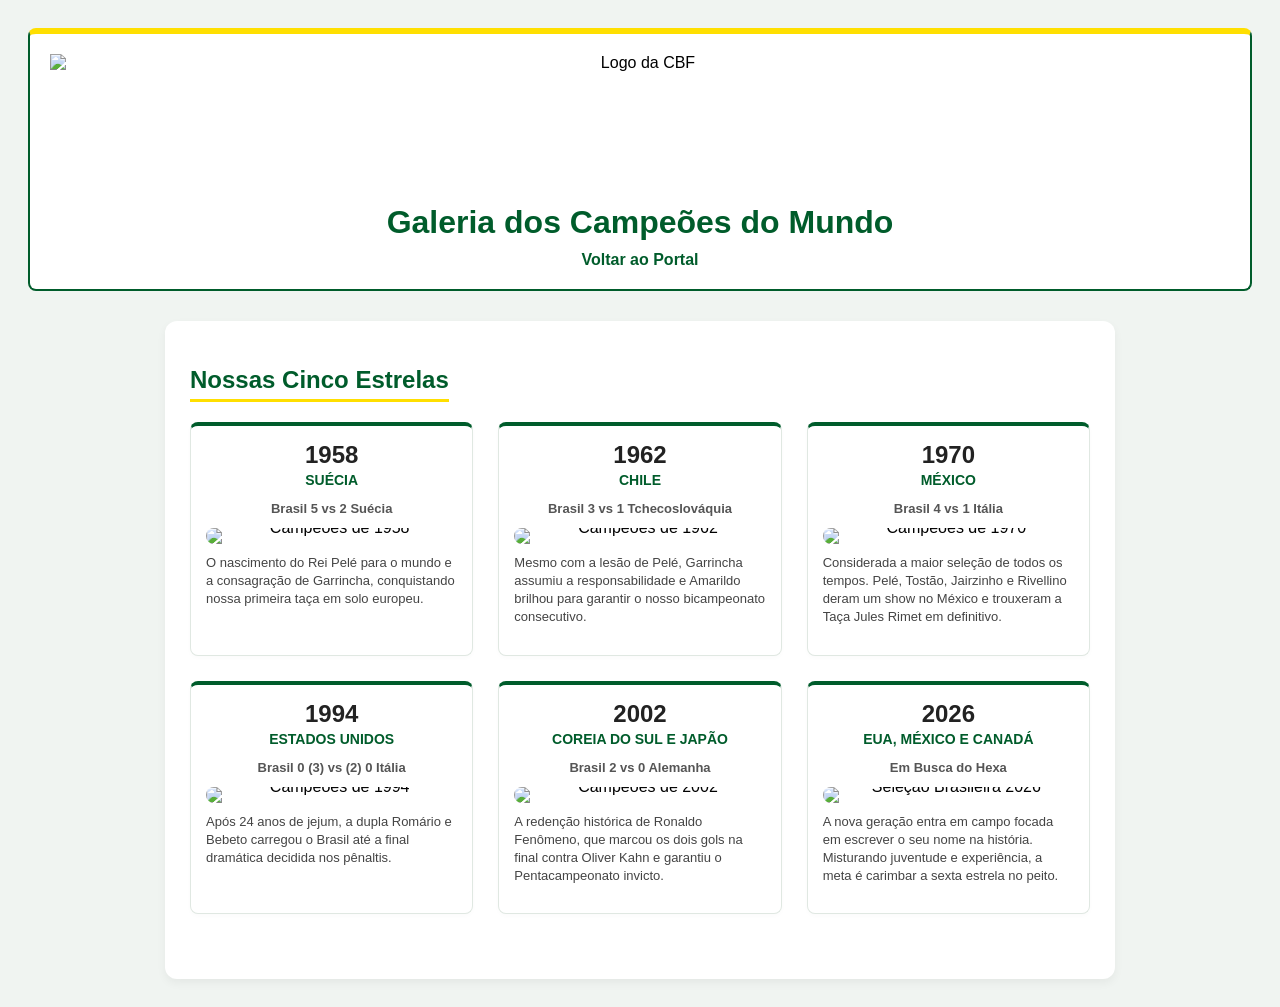
==== titulos.html @ e460e098 "first commit" ====
<!DOCTYPE html>
<html lang="pt-BR">
<head>
    <meta charset="UTF-8">
    <meta name="viewport" content="width=device-width, initial-scale=1.0">
    <title>Galeria de Títulos - Seleção Brasileira</title>
    <link rel="stylesheet" href="css/style.css">
</head>
<body>

    <header>
        <img src="https://upload.wikimedia.org/wikipedia/commons/9/99/Brazilian_Football_Confederation_logo.svg" alt="Logo da CBF" class="logo">
        <h1>Galeria dos Campeões do Mundo</h1>
        <nav>
            <a href="index.html">Voltar ao Portal</a>
        </nav>
    </header>

    <main>
        <section id="titulos">
            <h2>Nossas Cinco Estrelas</h2>
            
            <div class="grid-titulos">
                <div class="card-titulo">
                    <h3>1958</h3>
                    <p class="local">Suécia</p>
                    <p class="placar">Brasil 5 vs 2 Suécia</p>
                    <div class="moldura-foto">
                        <img src="https://picsum.photos/id/26/400/250" class="foto-campeao" alt="Campeões de 1958">
                    </div>
                    <p class="descricao">O nascimento do Rei Pelé para o mundo e a consagração de Garrincha, conquistando nossa primeira taça em solo europeu.</p>
                </div>
                
                <div class="card-titulo">
                    <h3>1962</h3>
                    <p class="local">Chile</p>
                    <p class="placar">Brasil 3 vs 1 Tchecoslováquia</p>
                    <div class="moldura-foto">
                        <img src="https://picsum.photos/id/43/400/250" class="foto-campeao" alt="Campeões de 1962">
                    </div>
                    <p class="descricao">Mesmo com a lesão de Pelé, Garrincha assumiu a responsabilidade e Amarildo brilhou para garantir o nosso bicampeonato consecutivo.</p>
                </div>

                <div class="card-titulo">
                    <h3>1970</h3>
                    <p class="local">México</p>
                    <p class="placar">Brasil 4 vs 1 Itália</p>
                    <div class="moldura-foto">
                        <img src="https://picsum.photos/id/96/400/250" class="foto-campeao" alt="Campeões de 1970">
                    </div>
                    <p class="descricao">Considerada a maior seleção de todos os tempos. Pelé, Tostão, Jairzinho e Rivellino deram um show no México e trouxeram a Taça Jules Rimet em definitivo.</p>
                </div>

                <div class="card-titulo">
                    <h3>1994</h3>
                    <p class="local">Estados Unidos</p>
                    <p class="placar">Brasil 0 (3) vs (2) 0 Itália</p>
                    <div class="moldura-foto">
                        <img src="https://picsum.photos/id/124/400/250" class="foto-campeao" alt="Campeões de 1994">
                    </div>
                    <p class="descricao">Após 24 anos de jejum, a dupla Romário e Bebeto carregou o Brasil até a final dramática decidida nos pênaltis.</p>
                </div>

                <div class="card-titulo">
                    <h3>2002</h3>
                    <p class="local">Coreia do Sul e Japão</p>
                    <p class="placar">Brasil 2 vs 0 Alemanha</p>
                    <div class="moldura-foto">
                        <img src="https://picsum.photos/id/180/400/250" class="foto-campeao" alt="Campeões de 2002">
                    </div>
                    <p class="descricao">A redenção histórica de Ronaldo Fenômeno, que marcou os dois gols na final contra Oliver Kahn e garantiu o Pentacampeonato invicto.</p>
                </div>

                <div class="card-titulo">
                    <h3>2026</h3>
                    <p class="local">EUA, México e Canadá</p>
                    <p class="placar">Em Busca do Hexa</p>
                    <div class="moldura-foto">
                        <img src="https://s2-ge.glbimg.com/UMoQEVlMQz7HGGkyhRcWFPU-8cQ=/0x0:5267x3512/984x0/smart/filters:strip_icc()/i.s3.glbimg.com/v1/AUTH_bc8228b6673f488aa253bbcb03c80ec5/internal_photos/bs/2026/i/N/wnAhJKSjWAPdQ0MjeHNw/afp-20260401-2269299767-v1-highres-brazilvcroatiainternationalfriendly.jpg" class="foto-campeao" alt="Seleção Brasileira 2026">
                    </div>
                    <p class="descricao">A nova geração entra em campo focada em escrever o seu nome na história. Misturando juventude e experiência, a meta é carimbar a sexta estrela no peito.</p>
                </div>
            </div>
        </section>
    </main>

</body>
</html>
---- css/style.css ----
body { 
    font-family: Arial, sans-serif; 
    background: #f0f4f1; 
    padding: 20px; 
}

main { 
    max-width: 900px; 
    margin: auto; 
    background: white; 
    padding: 25px; 
    border-radius: 12px; 
    box-shadow: 0px 4px 10px rgba(0,0,0,0.05); 
}

header { 
    text-align: center; 
    border: 2px solid #005c2b; 
    border-top: 6px solid #ffdf00; 
    padding: 20px; 
    margin-bottom: 30px; 
    background: white; 
    border-radius: 8px;
}

header h1 {
    color: #005c2b; 
    margin: 10px 0;
}

.logo {
    height: 140px;
    width: auto;
    display: block;
    margin: 0 auto 10px auto;
}

nav a { 
    color: #005c2b; 
    font-weight: bold; 
    text-decoration: none; 
    margin: 0 8px; 
}

nav a:hover {
    color: #ffdf00; 
}

h2 {
    color: #005c2b; 
    border-bottom: 3px solid #ffdf00; 
    display: inline-block;
    padding-bottom: 5px;
    margin-bottom: 20px;
}

.jogador { 
    display: flex; 
    justify-content: space-between; 
    align-items: center; 
    border-bottom: 1px dashed #005c2b; 
    padding: 12px 0; 
}

.nome { 
    font-size: 20px; 
    font-style: italic; 
    color: #222;
}

.nome small { 
    font-size: 14px; 
    color: #005c2b; 
    font-style: normal;
    font-weight: bold;
}

.foto { 
    width: 105px; 
    height: 135px; 
    object-fit: cover; 
    object-position: top;
    border: 2px solid #333; 
    border-radius: 12px;
}

.container-uniformes {
    display: flex;
    justify-content: space-between;
    gap: 15px;
    margin-top: 15px;
}

.foto-uniforme { 
    width: 48%; 
    height: auto;
    border: 2px solid #ccc; 
    border-radius: 12px;
    object-fit: contain;
}

.grid-titulos {
    display: grid;
    grid-template-columns: repeat(auto-fit, minmax(260px, 1fr));
    gap: 25px;
}

.card-titulo {
    background: #ffffff;
    border: 1px solid #e0e8e2;
    border-top: 4px solid #005c2b;
    border-radius: 8px;
    padding: 15px;
    text-align: center;
    box-shadow: 0 2px 5px rgba(0,0,0,0.02);
}

.card-titulo h3 {
    margin: 0;
    font-size: 24px;
    color: #222;
}

.card-titulo .local {
    margin: 3px 0 5px 0;
    font-size: 14px;
    color: #005c2b;
    font-weight: bold;
    text-transform: uppercase;
}

.card-titulo .placar {
    font-size: 13px;
    color: #555;
    margin-bottom: 12px;
    font-weight: bold;
}

.moldura-foto {
    border: none;
    background: none;
    line-height: 0;
    margin: 10px 0;
}

.foto-campeao {
    width: 100%;
    height: auto;
    border-radius: 12px;
    display: block;
}

.card-titulo .descricao {
    font-size: 13px;
    color: #444;
    line-height: 1.4;
    text-align: left;
    margin-top: 10px;
}

.jogo-item {
    background: #f9f9f9;
    padding: 10px;
    margin-bottom: 8px;
    border-left: 4px solid #ffdf00; 
    border-radius: 4px;
}

section { margin-bottom: 40px; }

input, textarea { 
    width: 100%; 
    padding: 12px; 
    margin-bottom: 10px; 
    border: 1px solid #ccc; 
    border-radius: 6px;
    box-sizing: border-box;
}

input:focus, textarea:focus {
    outline: none;
    border-color: #005c2b;
    box-shadow: 0 0 5px rgba(0, 92, 43, 0.2);
}

button { 
    background: #005c2b; 
    color: white; 
    padding: 12px 24px; 
    border: none; 
    border-radius: 6px;
    font-weight: bold;
    cursor: pointer; 
    transition: background 0.2s; 
}

button:hover { 
    background: #008f43; 
}

#comentarios { 
    background: #f4f7f5; 
    padding: 20px; 
    border-radius: 8px; 
    border: 1px solid #e0e8e2;
}

.lista-comentarios {
    margin-top: 15px;
    background: white;
    padding: 12px;
    border-radius: 6px;
    border-left: 4px solid #005c2b; 
}
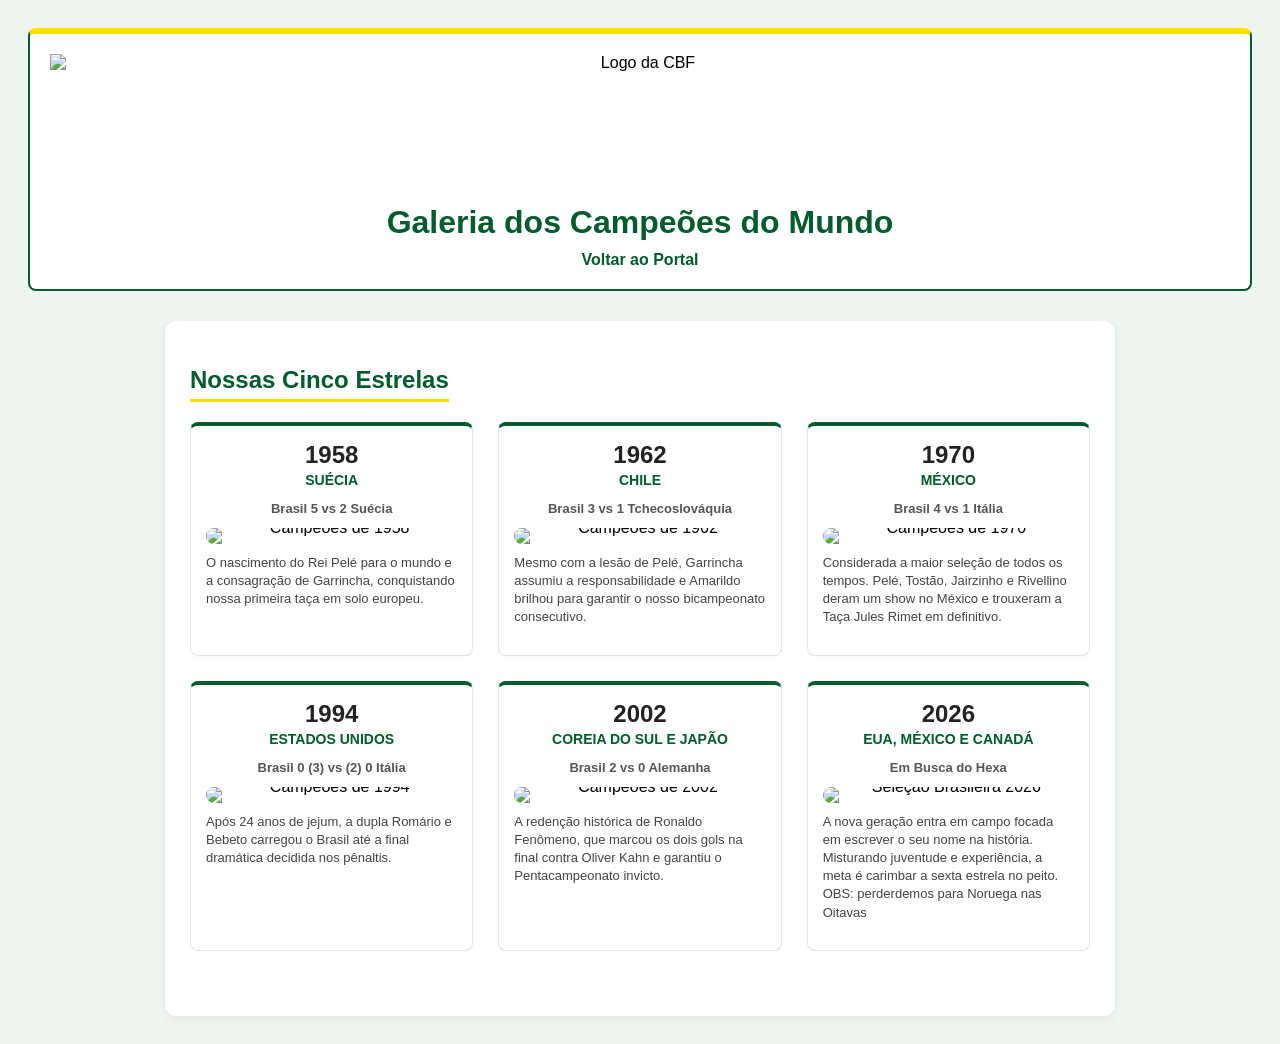
==== commit 1e1731ca: "Notas" ====
--- a/titulos.html
+++ b/titulos.html
@@ -26,7 +26,7 @@
                     <p class="local">Suécia</p>
                     <p class="placar">Brasil 5 vs 2 Suécia</p>
                     <div class="moldura-foto">
-                        <img src="https://picsum.photos/id/26/400/250" class="foto-campeao" alt="Campeões de 1958">
+                        <img src="https://encrypted-tbn0.gstatic.com/images?q=tbn:ANd9GcTM36ZhzaOGm3AVErS-w7Gg8A7WTWSvgabmWgcfytwq3fOnfgCdPv0tZ-XD&s=10" class="foto-campeao" alt="Campeões de 1958">
                     </div>
                     <p class="descricao">O nascimento do Rei Pelé para o mundo e a consagração de Garrincha, conquistando nossa primeira taça em solo europeu.</p>
                 </div>
@@ -36,7 +36,7 @@
                     <p class="local">Chile</p>
                     <p class="placar">Brasil 3 vs 1 Tchecoslováquia</p>
                     <div class="moldura-foto">
-                        <img src="https://picsum.photos/id/43/400/250" class="foto-campeao" alt="Campeões de 1962">
+                        <img src="https://encrypted-tbn0.gstatic.com/images?q=tbn:ANd9GcSBNtevbT_gy67RwZ0sh_75nc3yIJjMeXxtDB-DJ-BRd8BZMxYnwAZsB0g&s=10" class="foto-campeao" alt="Campeões de 1962">
                     </div>
                     <p class="descricao">Mesmo com a lesão de Pelé, Garrincha assumiu a responsabilidade e Amarildo brilhou para garantir o nosso bicampeonato consecutivo.</p>
                 </div>
@@ -46,7 +46,7 @@
                     <p class="local">México</p>
                     <p class="placar">Brasil 4 vs 1 Itália</p>
                     <div class="moldura-foto">
-                        <img src="https://picsum.photos/id/96/400/250" class="foto-campeao" alt="Campeões de 1970">
+                        <img src="https://encrypted-tbn0.gstatic.com/images?q=tbn:ANd9GcSXoHVItIWNmX5anX0EYwTKiUUaQ-0WZ8YTCA6h3RqmrA&s=10" class="foto-campeao" alt="Campeões de 1970">
                     </div>
                     <p class="descricao">Considerada a maior seleção de todos os tempos. Pelé, Tostão, Jairzinho e Rivellino deram um show no México e trouxeram a Taça Jules Rimet em definitivo.</p>
                 </div>
@@ -56,7 +56,7 @@
                     <p class="local">Estados Unidos</p>
                     <p class="placar">Brasil 0 (3) vs (2) 0 Itália</p>
                     <div class="moldura-foto">
-                        <img src="https://picsum.photos/id/124/400/250" class="foto-campeao" alt="Campeões de 1994">
+                        <img src="https://encrypted-tbn0.gstatic.com/images?q=tbn:ANd9GcQydCWMkgh2GsegtDIBZac2WODbn2SQCN8vi6hCbSQpV-soUH9A6xvmwZ6c&s=10" class="foto-campeao" alt="Campeões de 1994">
                     </div>
                     <p class="descricao">Após 24 anos de jejum, a dupla Romário e Bebeto carregou o Brasil até a final dramática decidida nos pênaltis.</p>
                 </div>
@@ -66,7 +66,7 @@
                     <p class="local">Coreia do Sul e Japão</p>
                     <p class="placar">Brasil 2 vs 0 Alemanha</p>
                     <div class="moldura-foto">
-                        <img src="https://picsum.photos/id/180/400/250" class="foto-campeao" alt="Campeões de 2002">
+                        <img src="https://lncimg.lance.com.br/cdn-cgi/image/width=950,quality=60,fit=pad,format=webp/uploads/2015/10/21/5627bd0eaceeb.jpeg" class="foto-campeao" alt="Campeões de 2002">
                     </div>
                     <p class="descricao">A redenção histórica de Ronaldo Fenômeno, que marcou os dois gols na final contra Oliver Kahn e garantiu o Pentacampeonato invicto.</p>
                 </div>
@@ -78,7 +78,7 @@
                     <div class="moldura-foto">
                         <img src="https://s2-ge.glbimg.com/UMoQEVlMQz7HGGkyhRcWFPU-8cQ=/0x0:5267x3512/984x0/smart/filters:strip_icc()/i.s3.glbimg.com/v1/AUTH_bc8228b6673f488aa253bbcb03c80ec5/internal_photos/bs/2026/i/N/wnAhJKSjWAPdQ0MjeHNw/afp-20260401-2269299767-v1-highres-brazilvcroatiainternationalfriendly.jpg" class="foto-campeao" alt="Seleção Brasileira 2026">
                     </div>
-                    <p class="descricao">A nova geração entra em campo focada em escrever o seu nome na história. Misturando juventude e experiência, a meta é carimbar a sexta estrela no peito.</p>
+                    <p class="descricao">A nova geração entra em campo focada em escrever o seu nome na história. Misturando juventude e experiência, a meta é carimbar a sexta estrela no peito.    OBS: perderdemos para Noruega nas Oitavas</p>
                 </div>
             </div>
         </section>
